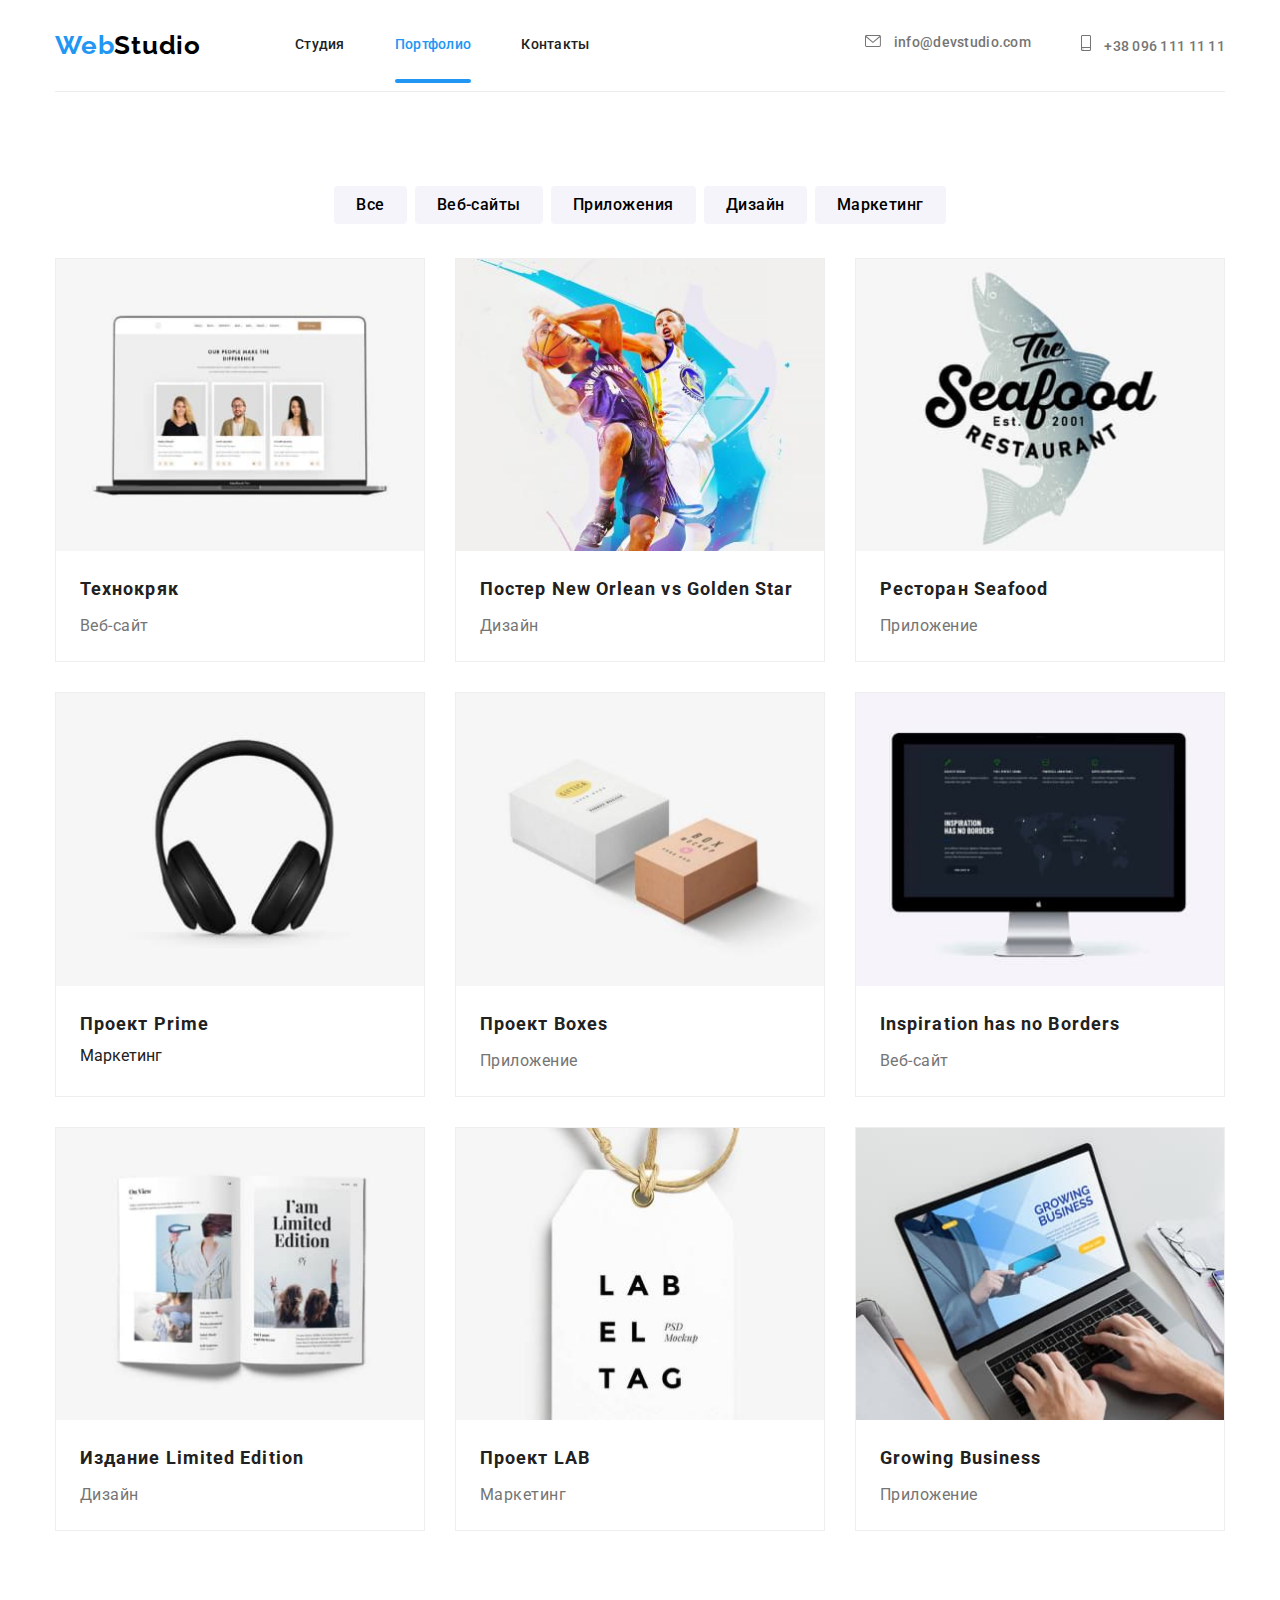
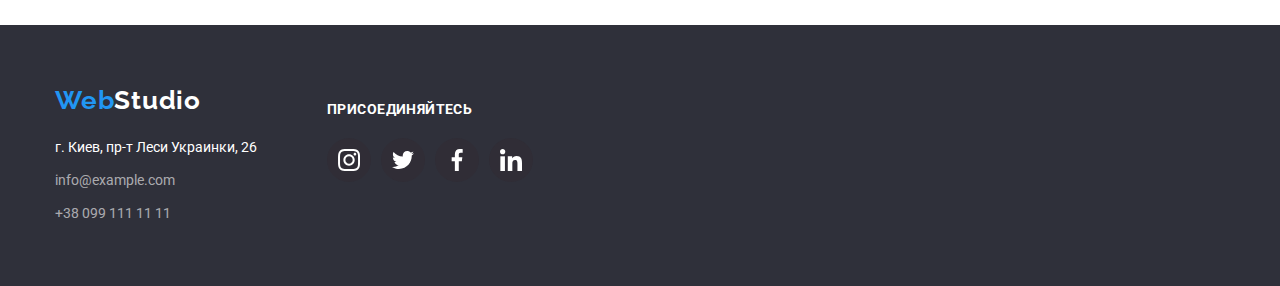
==== portfolio.html @ 04c9d505 "create" ====
<!DOCTYPE html>
<html lang="ru">
<head>
    <meta charset="UTF-8">
    <meta http-equiv="X-UA-Compatible" content="IE=edge">
    <meta name="viewport" content="width=device-width, initial-scale=1.0">
    <title>WebStudio</title>
    <link rel="preconnect" href="https://fonts.googleapis.com"/>
    <link rel="preconnect" href="https://fonts.gstatic.com" crossorigin/>
    <link href="https://fonts.googleapis.com/css2?family=Raleway:wght@700&family=Roboto:wght@400;500;700;900&display=swap" rel="stylesheet"/>
    <link rel="libraries" href="https://cdnjs.com/libraries/modern-normalize"/>
    <link rel="stylesheet" href="./css/styles.css"/>
</head>
<body>
    <!--Шапка сайта-->
    <header>
        <div class="container header-container">
            <nav class="site-nav nav-content">
                <a href="./index.html" class="link logo-header"><span class="logo-accent">Web</span>Studio</a>
                <div class="header-nav">
                    <ul class="site-nav list">
                        <li class="list-item"><a href="./index.html" class="link header-link">Студия</a></li>
                        <li class="list-item"><a href="" class="link header-link current">Портфолио</a></li>   
                        <li class="list-item"><a href="" class="link header-link">Контакты</a></li>    
                    </ul>
                </div>
                <div class="header-connect">
                    <ul class="auth-nav list">
                        <li class="item">
                            <div class="auth-link-container">
                                <a href="mailto:info@devstudio.com" class="link auth-nav">
                                    <svg class="auth-nav-icon" width="16" height="12">
                                        <use href="./images/symbol-defs.svg#icon-envelope"></use>
                                    </svg>
                                info@devstudio.com</a>
                            </div>
                            </li>
                        <li class="item">
                            <div class="auth-link-container">
                                <a href="tel:+380961111111" class="link auth-nav">
                                    <svg class="auth-nav-icon" width="10" height="16">
                                        <use href="./images/symbol-defs.svg#icon-smartphone"></use>
                                    </svg>
                                +38 096 111 11 11</a>
                            </div>
                        </li>
                    </ul>
                </div>
            </nav>
        </div>      
    </header>
    <main>
        <!--Портфолио проектов-->
        <section>
            <div class="container portfolio-container">
                <div class="button-container">
                    <h1 class="visually-hidden">Портфолио проектов</h1>
                    <!--Фильтр проектов-->
                    <div class="button-list">
                        <ul class="list "projects-button">
                            <li class="button-item"><button type="button" class="portfolio-button">Все</button></li> 
                            <li class="button-item"><button type="button" class="portfolio-button">Веб-сайты</button></li>
                            <li class="button-item"><button type="button" class="portfolio-button">Приложения</button></li>
                            <li class="button-item"><button type="button" class="portfolio-button">Дизайн</button></li>
                            <li class="button-item"><button type="button" class="portfolio-button">Маркетинг</button></li>
                        </ul>
                    </div>
                </div>
                <!--Проекты-->
                <div class="card-container">
                    <ul class="list card-set">
                        <li class="card-item">
                            <a href="" class="link">
                                <div class="card-thumb">
                                    <div class="card-item-wrap">
                                        <img src="./images/image1.jpg" alt="Страница вебсайта открытая на ноутбуке" width="370" height="294"></a>
                                        <p class="card-top-text">Технокряк это современная площадка распространения коронавируса. Компании используют эту платформу для цифрового шпионажа и атак на защищённые сервера конкурентов.</p>
                                    </div>
                                </div>
                                <div class="card-contents">               
                                    <h2 class="projects-title">Технокряк</h2>
                                    <p class="projects-text">Веб-сайт</p>
                                </div>
                            </a> 
                        </li>
                        <li class="card-item">
                            <a href="" class="link">
                                <div class="card-thumb">
                                    <div class="card-item-wrap">
                                        <img src="./images/image2.jpg" alt="Баскетболисты борятся за мяч" width="370" height="294">
                                        <p class="card-top-text">Технокряк это современная площадка распространения коронавируса. Компании используют эту платформу для цифрового шпионажа и атак на защищённые сервера конкурентов.</p>
                                    </div>
                                </div>
                                <div class="card-contents">
                                    <h2 class="projects-title">Постер New Orlean vs Golden Star</h2>
                                    <p class="projects-text">Дизайн</p>
                                </div>
                            </a>
                        </li>
                        <li class="card-item">
                            <a href="" class="link">
                                <div class="card-thumb">
                                    <div class="card-item-wrap">
                                        <img src="./images/image3.jpg" alt="Логотип ресторана Сиафуд" width="370" height="294">
                                        <p class="card-top-text">Технокряк это современная площадка распространения коронавируса. Компании используют эту платформу для цифрового шпионажа и атак на защищённые сервера конкурентов.</p>
                                    </div>
                                </div>
                                <div class="card-contents">
                                    <h2 class="projects-title">Ресторан Seafood</h2>
                                    <p class="projects-text">Приложение</p>
                                </div>
                            </a>
                        </li>
                        <li class="card-item">
                            <a href="" class="link">
                                <div class="card-thumb">
                                    <div class="card-item-wrap">
                                        <img src="./images/image4.jpg" alt="Беспроводные наушникм" width="370" height="294">                 
                                        <p class="card-top-text">Технокряк это современная площадка распространения коронавируса. Компании используют эту платформу для цифрового шпионажа и атак на защищённые сервера конкурентов.</p>
                                    </div>
                                </div>
                                <div class="card-contents">
                                    <h2 class="projects-title">Проект Prime</h2>
                                    <pclass="projects-text">Маркетинг</p>
                                </div>
                            </a>
                        </li>
                        <li class="card-item">
                            <a href="" class="link">
                                <div class="card-thumb">
                                    <div class="card-item-wrap">
                                        <img src="./images/image5.jpg" alt="Две коробки. Большая и малая стоят рядом" width="370" height="294">
                                        <p class="card-top-text">Технокряк это современная площадка распространения коронавируса. Компании используют эту платформу для цифрового шпионажа и атак на защищённые сервера конкурентов.</p>
                                </div>
                                </div>
                                <div class="card-contents">
                                    <h2 class="projects-title">Проект Boxes</h2>
                                    <p class="projects-text">Приложение</p>
                                </div>
                            </a>
                        </li>
                        <li class="card-item">
                            <a href="" class="link">
                                <div class="card-thumb">
                                    <div class="card-item-wrap">
                                        <img src="./images/image6.jpg" alt="Страница вебсайта открытая на мониторе" width="370" height="294">
                                        <p class="card-top-text">Технокряк это современная площадка распространения коронавируса. Компании используют эту платформу для цифрового шпионажа и атак на защищённые сервера конкурентов.</p>
                                    </div>
                                </div>
                                <div class="card-contents">
                                    <h2 class="projects-title">Inspiration has no Borders</h2>
                                    <p class="projects-text">Веб-сайт</p>
                                </div>
                            </a>
                        </li>
                        <li class="card-item">
                            <a href="" class="link">
                                <div class="card-thumb">
                                    <div class="card-item-wrap">
                                        <img src="./images/image7.jpg" alt=" Открытая книга" width="370" height="294">                 
                                        <p class="card-top-text">Технокряк это современная площадка распространения коронавируса. Компании используют эту платформу для цифрового шпионажа и атак на защищённые сервера конкурентов.</p>
                                </div>
                                </div>
                                <div class="card-contents">
                                    <h2 class="projects-title">Издание Limited Edition</h2>
                                    <p class="projects-text">Дизайн</p>
                                </div>
                            </a>
                        </li>
                        <li class="card-item">
                            <a href="" class="link">
                                <div class="card-thumb">
                                    <div class="card-item-wrap">
                                        <img src="./images/image8.jpg" alt="Постер в виде бирки" width="370" height="294">
                                        <p class="card-top-text">Технокряк это современная площадка распространения коронавируса. Компании используют эту платформу для цифрового шпионажа и атак на защищённые сервера конкурентов.</p>
                                </div>
                                </div>
                                <div class="card-contents">
                                    <h2 class="projects-title">Проект LAB</h2>
                                    <p class="projects-text">Маркетинг</p>
                                </div>
                            </a>
                        </li>
                        <li class="card-item">
                            <a href="" class="link">
                                <div class="card-thumb">
                                    <div class="card-item-wrap">
                                        <img src="./images/image9.jpg" alt="Мужчина работает на ноутбуке" width="370" height="294">
                                        <p class="card-top-text">Технокряк это современная площадка распространения коронавируса. Компании используют эту платформу для цифрового шпионажа и атак на защищённые сервера конкурентов.</p>
                                    </div>
                                </div>
                                <div class="card-contents">
                                    <h2 class="projects-title">Growing Business</h2>
                                    <p class="projects-text">Приложение</p>
                                </div>
                            </a>
                        </li>
                    </ul>
            </div>
        </section>
    </main>
    <!--Подвал-->
    <footer>
        <section class="footer-contacts">
            <div class="container footer-box">
        <!--О нас-->
                <div class="contacts-box">
                    <div class="address">
                <!--Логотип-->
                        <div class="logo-type">
                            <a href="./index.html" class="link logo-footer"><span class="logo-accent">Web</span>Studio</a>
                        </div>
                <!--Контакты-->
                        <address class="contacts-address">
                            <ul class="contacts-list list">
                                <li class="contacts-item">
                                    <a href="https://goo.gl/maps/5R7yiULMFGfqJ35z7" class="link contacts-link address-link">г. Киев, пр-т Леси Украинки, 26</a>
                                </li>
                                <li class="contacts-item"> 
                                    <a href="mailto:info@example.com" class="link contacts-link">info@example.com</a>
                                </li>
                                <li class="contacts-item">
                                    <a href="tel:+380991111111" class="link contacts-link">+38 099 111 11 11</a>
                                </li>
                            </ul>
                        </address>
                    </div>
                </div>
        <!--Присоединяйся-->
                <div class="footer-social-contacts">
                    <h2 class="footer-title">Присоединяйтесь</h2>
                    <ul class="list social-list">
                        <li class="social-item">
                            <div>
                                <a href="" class="social-link circle">
                                    <svg class="social-icon" width="22" height="22">
                                        <use href="./images/symbol-defs.svg#icon-instagram"></use>
                                    </svg>
                                </a>
                            </div>
                        </li>
                        <li class="social-item">
                            <div>
                                <a href="" class="social-link circle">
                                    <svg class="social-icon" width="22" height="22">
                                        <use href="./images/symbol-defs.svg#icon-twitter"></use>
                                    </svg>
                                </a>
                            </div>
                        </li>
                        <li class="social-item">
                            <div>
                                <a href="" class="social-link circle">
                                    <svg class="social-icon" width="22" height="22">
                                        <use href="./images/symbol-defs.svg#icon-facebook"></use>
                                    </svg>
                                </a>
                            </div>
                        </li>
                        <li class="social-item">
                            <div>
                                <a href="" class="social-link circle">
                                    <svg class="social-icon" width="22" height="22">
                                        <use href="./images/symbol-defs.svg#icon-linkedin"></use>
                                    </svg>
                                </a>
                            </div>
                        </li>
                    </ul>
                </div>
            </div>    
        </section>
    </footer>    
</body>
</html>
---- css/styles.css ----
/*Палитра сайта*/
/*Цвет основного текста заголовков #212121 */
/*Вторичный цвет текста #757575 */
/*Цвет контактов rgba(255, 255, 255, 0.6) */
/* Цвет логотипа в хедере #000000 */
/*Белый цвет #FFFFFF */
/*Цвет акцента #2196F3 */
/*Цвет кнопки при наведении #188CE8 */
/*Цвет фона #2F303A #E5E5E5  #FFFFFF */
/*Цвет рамки кнопок фильтра #F5F4FA */
/*Цвет рамки картинок в Портфолио #CCCCCC */

:root {
    --primary-text-color: #757575;
    --title-text-color: #212121;
    --accent-color: #2196F3;
    --primary-white-color: #ffffff;
    --accent-background-color: #2F303A;
    --contacts-color: rgba(255, 255, 255, 0.6);
    --background-features-color: #E5E5E5;
    --black-color: #000000;
    --accent-button: #188CE8;
    --button-color: #F5F4FA;
}
html {
    box-sizing: border-box;
}

*,
*::after,
*::before {
    box-sizing: inherit;
}

p, h1, h2, h3, h4 {
    margin: 0;
}

ul {
    margin: 0;
    padding: 0;
}

img {
    display: block;
    max-width: 100%;
    height: auto;
}

button {
    border: none;
}

body {
    font-family: "Roboto", sans-serif;
    color: var(--title-text-color);
    margin: 0;
    background-color: var(--primary-white-color);
}

.container {
    max-width: 1200px;
    margin: 0 auto;
    padding: 0 15px;
}

.list {
    list-style: none;
}

.link {
    text-decoration: none;
    color: inherit;
    border: 0;
    transition:  background-color 250ms cubic-bezier(0.4, 0, 0.2, 1), color 250ms cubic-bezier(0.4, 0, 0.2, 1);
}

/*шапка сайта*/
.header-container .nav-content {
    display: flex;
    padding-bottom: 0;
    padding-top: 0;
    align-items: center;
    background-color: var(--primary-white-color);
    border-bottom: 1px solid #ECECEC;
}

.header-nav .site-nav {
    display: flex;
}

.header-nav {
    margin-left: 94px;
}

.header-connect .auth-nav {
    display: flex;
}

.header-connect {
    margin-left: auto;
}

.site-nav .list-item {
    margin-right: 50px;
}

.site-nav .list-item:last-child {
    margin-right: 0;
}

.site-nav .link {
    display: block;
    padding-top: 30px;
    padding-bottom: 30px;
    font-style: normal;
    font-weight: 500;
    font-size: 14px;
    line-height: 1.14;
    letter-spacing: 0.02em;
}

.site-nav .link:hover,
.site-nav .link:focus {
    color: var(--accent-color);
}

.logo-accent {
    margin-left: 0;
    font-family: "Raleway", sans-serif;
    font-style: normal;
    font-weight: 700;
    font-size: 26px;
    line-height:  1.19;
    letter-spacing: 0.03em;
    color: var(--accent-color);
}

.site-nav .logo-header {
    margin-left: 0;
    font-family: "Raleway", sans-serif;
    font-style: normal;
    font-weight: 700;
    font-size: 26px;
    line-height: 1.19;
    letter-spacing: 0.03em;
    color: var(--black-color);
}

.site-nav .link.current {
    color: var(--accent-color);
}

.header-link {
    position: relative;
}

/*Элемент-подчеркивание под активной ссылкой*/
.header-link.current::after {
    content: "";
    width: 100%;
    height: 4px;
    background-color: var(--accent-color);
    position: absolute;
    display: block;
    bottom: 0;
    left: 0;
    border-radius: 2px;
}

.auth-nav {
    font-style: 700;
    font-weight: 500;
    font-size: 14px;
    line-height: 1.14;
    letter-spacing: 0.02em;
    color: var(--primary-text-color);
}

.auth-nav .item + .item {
    margin-left: 50px;
}

/*Иконки в хедере*/
.auth-link-container {
    display: flex;
    align-items: center;
}

.auth-nav-icon {
    margin-right: 10px;
    fill: currentColor;
}

/*Main*/
/*Баннер*/
.hero {
    background-color: var(--accent-background-color);
    text-align: center;
}
/*Фон на герое*/
.overlay {
    max-width: 1600px;
    min-height: 600px;
    margin-left: auto;
    margin-right: auto;
    background-image: linear-gradient(to right, rgba(47, 48, 58, 0.4), rgba(47, 48, 58, 0.4)),
url(../images/hero.jpg);
    background-repeat: no-repeat;
    background-position: center;
    background-size: cover;
}

.hero-container {
    padding-top: 200px;
    padding-bottom: 200px;
}

.hero .title {
    font-weight: 900;
    font-size: 44px;
    line-height: 1.36;
    letter-spacing: 0.06em;
    text-transform: uppercase;
    color: var(--primary-white-color);
    margin-bottom: 30px;
}

.hero .button {
    min-width: 200px;
    font-family: inherit;
    font-weight: 700;
    font-size: 16px;
    line-height: 1.88;
    align-items: center;
    letter-spacing: 0.06em;
    background-color: var(--accent-color);
    color: var(--primary-white-color);
    cursor: pointer;
    padding: 10px 32px;
    box-shadow: 0px 4px 4px rgba(0, 0, 0, 0.15);
    border-radius: 4px;
    transition:  background-color 250ms cubic-bezier(0.4, 0, 0.2, 1), color 250ms cubic-bezier(0.4, 0, 0.2, 1), box-shadow 250ms cubic-bezier(0.4, 0, 0.2, 1);
}

.hero .button:hover,
.hero .button:focus {
    background-color: var(--accent-button);
}

/*Заголовки секций*/
.section-title {
    font-size: 36px;
    line-height: 1.17;
    text-align: center;
    letter-spacing: 0.03em;
    margin-bottom: 50px;
}

.visually-hidden {
    position: absolute;
    white-space: nowrap;
    width: 1px;
    height: 1px;
    overflow: hidden;
    border: 0;
    padding: 0;
    clip: rect(0 0 0 0);
    clip-path: inset(50%);
    margin: -1px;
}

/*Особенности*/
.features-container {
    padding-top: 94px;
    padding-bottom: 94px;
}

.features-list ul {
    width: 100%;
    display: flex;
    margin-right: -30px;
    padding: 0;
}

.feature-item {
    min-width: 270px;
    flex-basis: calc((100% / 4) - 30px);
    margin-right: 30px;
}

.feature-icon {
    display: flex;
    align-items: center;
    justify-content: center;
    padding: 0;
    margin-bottom: 55px;
    background-color: var(--button-color);
    border-radius: 4px;
}

.list-title {
    margin-bottom: 10px;
    font-size: 14px;
    line-height: 1.14;
    letter-spacing: 0.03em;
    text-transform: uppercase;
}
.list-text {
    font-size: 14px;
    line-height: 1.71;
    letter-spacing: 0.03em;
    color: var(--primary-text-color);
}

/*Чем мы занимаемся*/
.work-container {
    padding-bottom: 94px;
}

.work-list ul {
    display: flex; 
    margin-right: -30px;
    padding: 0;
}
.work-item {
    max-width: 370px;
    flex-basis: calc((100% / 3) - 30px);
    margin-right: 30px;
    position: relative;
}

.label-text {
    width: 100%;
    height: 70px;
    position: absolute;
    bottom: 0;
    left: 0;
    display: flex;
    justify-content: center;
    align-items: center;
    font-weight: 700;
    font-size: 14px;
    line-height: 1.14;
    letter-spacing: 0.03em;
    text-transform: uppercase;
    background-color: rgba(47, 48, 58, 0.8);
    color: #FFFFFF;
}

/*Наша команда*/
.team {
    background-color: var(--button-color);
}

.team-container {
    padding-top: 94px;
    padding-bottom: 94px;
}

.team-list  ul {
    display: flex;
    margin-right: -30px;
    padding: 0;
}

.team-thumb {
    display: block;
    margin-bottom: 30px;
}

.team-item {
    max-width: 270px;
    flex-basis: calc((100% / 4) - 30px);
    margin-right: 30px;
    background-color: var(--primary-white-color);
}

.team-list .team-item {
    box-shadow: 0px 1px 3px rgba(0, 0, 0, 0.12), 0px 1px 1px rgba(0, 0, 0, 0.14), 0px 2px 1px rgba(0, 0, 0, 0.2);
    border-radius: 0px 0px 4px 4px;
}

.card-title {
    margin-bottom: 10px;
    font-weight: 500;
    font-size: 16px;
    line-height: 1.19;
    text-align: center;
    letter-spacing: 0.03em;
}

.card-text {
    margin-bottom: 16px;
    font-size: 16px;
    line-height: 1.19;
    text-align: center;
    letter-spacing: 0.03em;
    color: var(--primary-text-color);
}

/*Иконки соцсетей*/
.team-list .social-list {
    margin-right: 0;
    margin-bottom: 30px;
}

.social-list {
    width: 100%;
    display: flex;
    align-items: center;
    justify-content: center;
}

.social-item + .social-item {
    margin-left: 10px;
}

.social-link {
    width: 100%;
    height: 100%;
    display: flex;
    align-items: center;
    justify-content: center;
    transition:  background-color 250ms cubic-bezier(0.4, 0, 0.2, 1), color 250ms cubic-bezier(0.4, 0, 0.2, 1);
}

.team-list .social-icon {
    fill: #AFB1B8;
}
.circle {
    background-color: var(--primary-white-color);
    min-width: 44px;
    height: 44px;
    border-radius: 50%;
    display: flex;
    align-items: center;
    justify-content: center;
}

/*Иконки соцсетей в футере*/

.footer-social-contacts .circle {
    background-color: rgba(58, 16, 16, 0.1);
}
.footer-social-contacts .social-icon {
    fill: var(--primary-white-color);
}

/*Иконки при наведении*/
.social-link:hover,
.social-link:focus {
    background-color: var(--accent-color);
    
}

.circle:hover .social-icon,
.circle:focus .social-icon {
    fill: var(--primary-white-color);
}

/*Постоянные клиенты*/
.clients-container {
    padding-top: 94px;
    padding-bottom: 94px;
}

.clients-list ul {
    width: 100%;
    display: flex;
    margin-right: -30px;
    padding: 0;
}

.client-thumb .client-link {
    display: flex;
    align-items: center;
    justify-content: center;
    flex-basis: calc((100% / 6) - 30px);
    min-width: 170px;
    height: 92px;
    margin-right: 30px;
    box-sizing: border-box;
    color: #AFB1B8;
    border: 1px solid #AFB1B8;
    border-radius: 4px;
}

.client-icon {
    fill: #AFB1B8;
}

.client-link:hover .client-icon,
.client-link:focus .client-icon {
    fill: var(--accent-color);
}

.client-link:hover,
.client-link:focus {
    border: 1px solid var(--accent-color);
}

/*Подвал*/
.footer-box {
    display: flex;
    flex-wrap: wrap;
    align-items: center;
    justify-content: flex-start;
}

.footer-contacts {
    background-color: var(--accent-background-color);
    margin-top: 0;
    margin-bottom: 0;
}

.address {
    padding-top: 60px;
    padding-bottom: 60px;
}

.logo-type {
    margin-bottom: 20px;
}

.logo-footer {
    font-family: "Raleway", sans-serif;
    font-style: normal;
    font-weight: 700;
    font-size: 26px;
    line-height: 1.19;
    letter-spacing: 0.03em;
    color: var(--primary-white-color); 
}

.logo-footer:hover,
.logo-footer:focus {
    color: var(--accent-color); 
}

.contacts-link {
    font-style: normal;
    font-weight: 400;
    font-size: 14px;
    line-height: 1.71;
    color: var(--contacts-color);
}

.address-link {
    color: var(--primary-white-color);
}

.contacts-link:hover,
.contacts-link:focus {
    color: var(--accent-color);
}

.contacts-item {
    margin-bottom: 9px;
}

.contacts-item:last-child {
    margin-bottom: 0;
}

/*Присоединяйтесь*/
.footer-social-contacts {
    margin: 72px 0 100px 70px;
    padding: 0;
}

.footer-title {
font-style: normal;
font-weight: 700;
font-size: 14px;
line-height: 1.14;
letter-spacing: 0.03em;
text-transform: uppercase;
color: var(--primary-white-color);
margin-bottom: 20px;
}

/*Портфолио*/
.portfolio-container {
    background-color: var(--primary-white-color);
}

.button-container {
    margin: 0;
    padding-top: 94px;
    padding-bottom: 34px;
}

.card-container {
    margin: 0;
    padding-bottom: 94px;
}

.button-list ul {
    display: flex;
    justify-content: center;
}

.projects .link:hover,
.projects .link:focus {
    color: var(--accent-color);
}

.portfolio-button {
    padding: 6px 22px;
    font-family: inherit;
    font-style: normal;
    font-weight: 500;
    font-size: 16px;
    line-height: 1.63;
    text-align: center;
    letter-spacing: 0.03em;
    background-color: var(--button-color);
    cursor: pointer;
    border-radius: 4px;
    transition:  background-color 250ms cubic-bezier(0.4, 0, 0.2, 1), color 250ms cubic-bezier(0.4, 0, 0.2, 1), box-shadow 250ms cubic-bezier(0.4, 0, 0.2, 1);
}

.button-item {
    margin-right: 8px;
}

.button-item:last-child {
    margin-right: 0;
}

.portfolio-button:hover,
.portfolio-button:focus {
    background-color: var(--accent-color);
    color: var(--primary-white-color);
    box-shadow: 0px 3px 1px rgba(0, 0, 0, 0.1), 0px 1px 2px rgba(0, 0, 0, 0.08), 0px 2px 2px rgba(0, 0, 0, 0.12);
    border-radius: 4px;
}

.portfolio-container .card-set {
    display: flex;
    flex-wrap: wrap;
    margin-right: -30px;
    margin-bottom: -30px;
    padding: 0;
    background-color: var(--primary-white-color);
}  

.card-thumb {
    display: block;
}

.card-set .card-item:hover,
.card-set .card-item:focus {
    box-shadow: 0px 1px 1px rgba(0, 0, 0, 0.12), 0px 4px 4px rgba(0, 0, 0, 0.06), 1px 4px 6px rgba(0, 0, 0, 0.16);
}

.card-item {
    max-width: 370px;
    flex-basis: calc((100% / 3) - 30px);
    margin-right: 30px;
    margin-bottom: 30px;
    background: var(--primary-white-color);
    border: 1px solid #EEEEEE;
}

.card-item-wrap {
    position: relative;
    overflow: hidden;
}

.card-top-text {
    position: absolute;
    top: 0;
    left: 0;
    background-color: rgba(33, 150, 243, 0.9);
    padding: 40px;
    color: var(--primary-white-color);
    font-weight: 400;
    font-size: 18px;
    line-height: 1.56;
    letter-spacing: 0.03em;
    height: 100%;
    overflow: auto;
    transform: translateY(101%);
    transition: transform 300ms linear;
}

.card-item:hover .card-top-text {
    transform: translateY(0);
    transition: transform 300ms linear;
}

.card-contents {
    padding: 20px 24px;
}

.projects-title {
    margin-bottom: 4px;
    font-style: normal;
    font-weight: 700;
    font-size: 18px;
    line-height: 2.0;
    letter-spacing: 0.06em;
}

.projects-text {
    font-style: normal;
    font-size: 16px;
    line-height: 1.88;
    letter-spacing: 0.03em;
    color: var(--primary-text-color);
}

/*Модальное окно*/
.backdrop {
    width: 100vw;
    height: 100vh;
    background-color: rgba(0, 0, 0, 0.2);
    position: fixed;
    top: 0;
    transition: opacity 1000ms, visibility 1000ms;
}

.modal {
    width: 500px;
    min-height: 600px;
    background-color: var(--primary-white-color);
    position: absolute;
    top: 50%;
    left: 50%;
    transform: translate(-50%, -50%) scale(1) rotate(0);
    transition: transform 1000ms;
}

.modal-close {
    width: 30px;
    height: 30px;
    background-color: transparent;
    border: 1px solid rgba(0, 0, 0, 0.1);
    border-radius: 50%;
    position: absolute;
    top: 10px;
    right: 10px;
    display: flex;
    justify-content: center;
    align-items: center;
}

.is-hidden {
    visibility: hidden;
    opacity: 0;
    pointer-events: none;
}

.is-hidden .modal {
    transform: scale(1.5) rotate(180deg) translate(-1000px);
    transition: transform 1000ms;
}
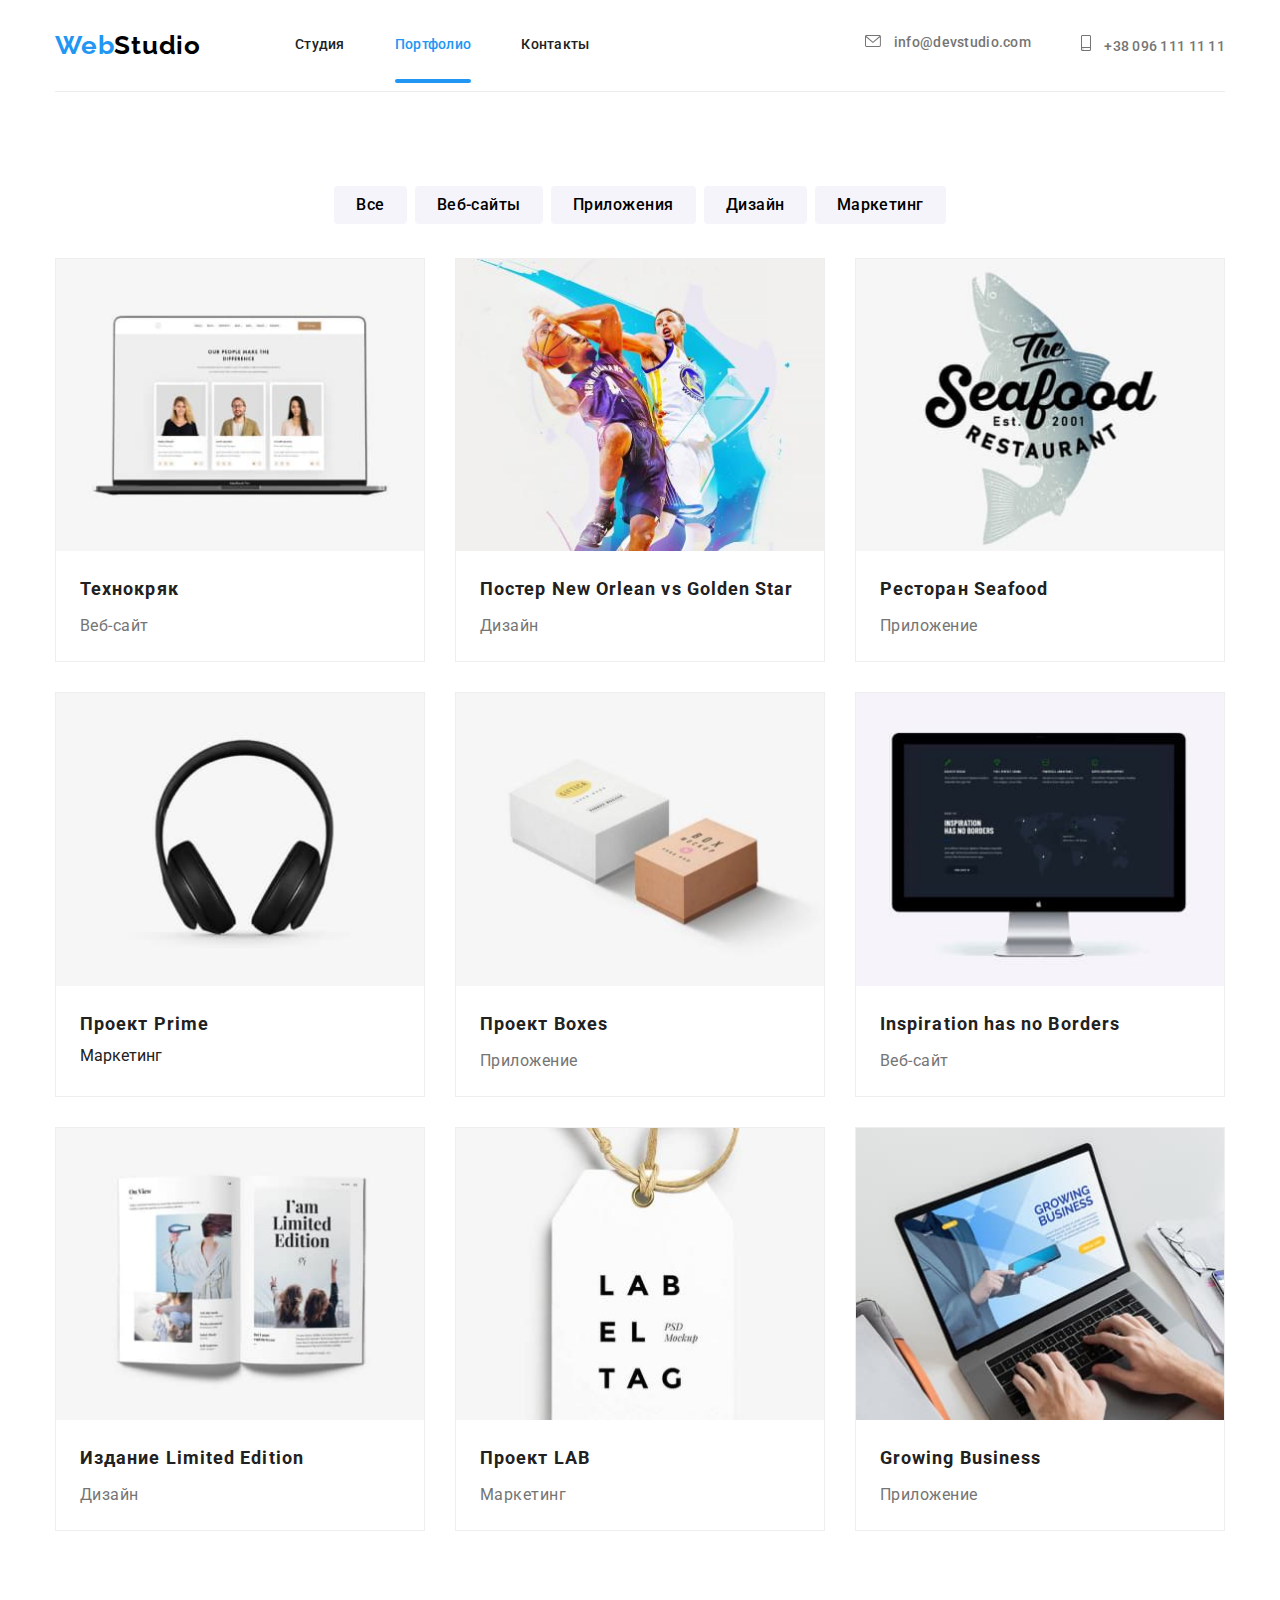
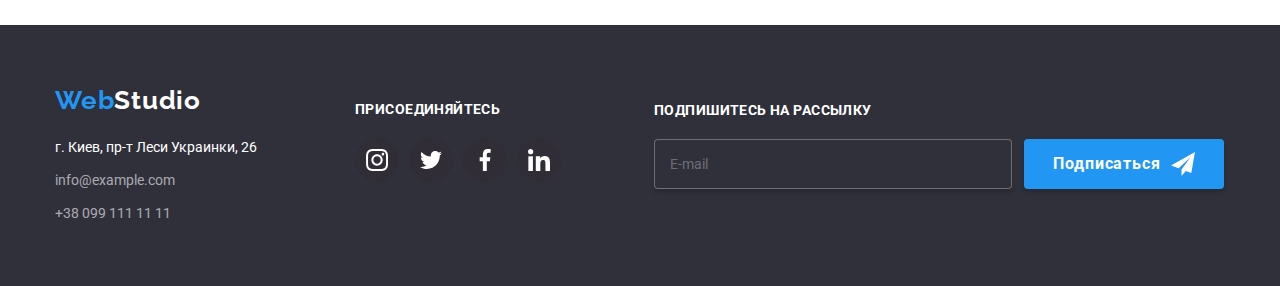
==== commit 24ead9c9: "modal window" ====
--- a/portfolio.html
+++ b/portfolio.html
@@ -268,6 +268,27 @@
                         </li>
                     </ul>
                 </div>
+                <!--Подписывайся на рассылку-->
+                <div class="subscribe-form">
+                    <form class="footer-form">
+                        <div class="footer-form-field">
+                            <div class="footer-email-input">
+                                <label class="footer-form-label">
+                                    <span class="footer-label-text">Подпишитесь на рассылку</span>
+                                    <input type="email" class="footer-form-input" name="mail" placeholder="E-mail">
+                                </label>
+                            </div>
+                            <button class="footer-button" type="submit">
+                                <div class="footer-button-box">
+                                    <span class="input-button-text">Подписаться</span>
+                                    <svg class="subscribe-icon" width="24" height="24">
+                                        <use href="./images/symbol-defs.svg#icon-send"></use>
+                                    </svg>
+                                </div>
+                            </button>
+                        </div>
+                    </form>
+                </div>
             </div>    
         </section>
     </footer>    
--- a/css/styles.css
+++ b/css/styles.css
@@ -565,20 +565,122 @@
 
 /*Присоединяйтесь*/
 .footer-social-contacts {
-    margin: 72px 0 100px 70px;
+    margin: 72px 0 100px 98px;
     padding: 0;
 }
 
 .footer-title {
-font-style: normal;
-font-weight: 700;
-font-size: 14px;
-line-height: 1.14;
-letter-spacing: 0.03em;
-text-transform: uppercase;
-color: var(--primary-white-color);
-margin-bottom: 20px;
-}
+    font-style: normal;
+    font-weight: 700;
+    font-size: 14px;
+    line-height: 1.14;
+    letter-spacing: 0.03em;
+    text-transform: uppercase;
+    color: var(--primary-white-color);
+    margin-bottom: 20px;
+}
+
+/*Подпишитесь на рассылку*/
+.footer-form {
+    margin: 72px 0 94px 93px;
+    padding: 0;
+}
+
+.footer-form-field {
+    padding: 0;
+    display: flex;
+    flex-wrap: wrap;
+    justify-content: space-between;
+}
+
+.footer-email-input {
+    width: 358px;
+    min-height: 86px;
+    display: flex;
+    align-items: center;
+}
+
+.footer-label-text {
+    font-style: normal;
+    font-weight: 700;
+    font-size: 14px;
+    line-height: 1.14;
+    letter-spacing: 0.03em;
+    text-transform: uppercase;
+    color: var(--primary-white-color);
+    margin-bottom: 20px;
+}
+
+.footer-form-input {
+    width: 100%;
+    height: 50px;
+    padding: 15px;
+    margin-top: 20px;
+    border: 1px solid rgba(255, 255, 255, 0.3);
+    border-radius: 4px;
+    font-family: inherit;
+    font-size: 14px;
+    background-color: var(--accent-background-color);
+    color: var(--primary-white-color);
+    outline: none;
+    box-shadow: 0px 4px 4px rgba(0, 0, 0, 0.15);
+}
+
+.footer-form-input::placeholder {
+    color: rgba(255, 255, 255, 0.6);
+}
+
+.footer-button {
+    display: block;
+    justify-content: center;
+    align-items: center;
+    font-family: inherit;
+    font-style: normal;
+    font-weight: 700;
+    font-size: 16px;
+    line-height: 1.88;
+    letter-spacing: 0.06em;
+    background-color: var(--accent-color);
+    color: var(--primary-white-color);
+    min-width: 200px;
+    border: none;
+    border-radius: 4px;
+    cursor: pointer;
+    margin-left: 12px;
+    margin-top: 39px;
+    box-shadow: 0px 4px 4px rgba(0, 0, 0, 0.15);
+    transition:  background-color 250ms cubic-bezier(0.4, 0, 0.2, 1), color 250ms cubic-bezier(0.4, 0, 0.2, 1), box-shadow 250ms cubic-bezier(0.4, 0, 0.2, 1);
+}
+
+.footer-button:hover,
+.footer-button:focus {
+    background-color: var(--accent-button);
+}
+
+.footer-button-box {
+    width: 100%;
+    display: flex;
+    flex-wrap: wrap;
+    justify-content: center;
+    align-items: center;
+}
+
+.input-button-text {
+    margin-right: 10px;
+}
+
+.subscribe-icon {
+    fill: var(--primary-white-color);
+}
+
+.footer-form-input::placeholder {
+    font-weight: 400;
+    color: rgba(255, 255, 255, 0.6);
+    opacity: 0.5;
+}
+
+/*.footer-form-input:not::placeholder-shown {
+    border-color: ;*/
 
 /*Портфолио*/
 .portfolio-container {
@@ -723,28 +825,204 @@
 }
 
 .modal {
-    width: 500px;
+    width: 530px;
     min-height: 600px;
     background-color: var(--primary-white-color);
+    box-shadow: 0px 1px 3px rgba(0, 0, 0, 0.12), 0px 1px 1px rgba(0, 0, 0, 0.14), 0px 2px 1px rgba(0, 0, 0, 0.2);
+    border-radius: 4px;
     position: absolute;
+    padding: 40px;
     top: 50%;
     left: 50%;
     transform: translate(-50%, -50%) scale(1) rotate(0);
     transition: transform 1000ms;
 }
 
-.modal-close {
+.close-field {
+    width: 100%;
+    position: relative;
+    margin-top: 8px;
+    margin-right: 8px;
+    margin-bottom: 2px;
+}
+
+.modal-close-circle {
+    position: absolute;
     width: 30px;
     height: 30px;
     background-color: transparent;
     border: 1px solid rgba(0, 0, 0, 0.1);
     border-radius: 50%;
     position: absolute;
-    top: 10px;
-    right: 10px;
+    top: 14px;
+    right: 14px;
+    top: 50%;
+    left: 12px;
+    fill: var(--title-text-color);
+    transform: translateY(-50%);
+}
+
+.modal-form {
+    width: 100%;
+}
+
+.modal-text {
+    font-style: normal;
+    font-weight: 700;
+    font-size: 20px;
+    line-height: 1.15;
+    letter-spacing: 0.03em;
+    color: var(--title-text-color);
+    margin-bottom: 12px;
+    }
+
+.modal-inputs {
+    width: 100%;
+}
+
+.modal-form-field {
+position: relative;
+margin-bottom: 10px;
+}
+
+.form-label {
+    display: block;
+    font-style: normal;
+    font-weight: 400;
+    font-size: 12px;
+    line-height: 1.17;
+    letter-spacing: 0.01em;
+    color: var(--primary-text-color);
+    margin-bottom: 4px;
+}
+
+.form-input {
+    width: 100%;
+    height: 40px;
+    margin: 0;
+    padding: 12px 12px 12px 42px;
+    font: inherit;
+    border: 1px solid rgba(33, 33, 33, 0.2);
+    box-sizing: border-box;
+    border-radius: 4px;
+}
+
+.form-input:focus {
+    outline: none;
+    border: 1px solid var(--accent-color);
+}
+
+.modal-form-icon {
+    position: absolute;
+    top: 65%;
+    left: 12px;
+    fill: var(--title-text-color);
+    transform: translateY(-50%);
+}
+
+.form-input:focus + .modal-form-icon {
+    fill: var(--accent-color);
+}
+
+.comment-form {
+    margin-bottom: 20px;
+}
+
+.form-input-comment {
+    min-height: 120px;
+    margin: 0;
+    padding: 12px 16px;
+    resize: none;
+}
+
+.form-input-comment::placeholder {
+    font-style: normal;
+    font-weight: 400;
+    font-size: 14px;
+    line-height: 1.14;
+    letter-spacing: 0.01em;
+    color: rgba(117, 117, 117, 0.5);
+}
+
+.checkbox {
+    display: inline-block;
+    padding-left: 10px;
+    margin-bottom: 30px;
+}
+
+.checkbox-input {
+    width: 16px;
+    height: 15px;
+    margin: 0;
+    padding: 0;
+    border: 1px solid rgba(33, 33, 33, 0.2);
+    box-sizing: border-box;
+    border-radius: 2px;
+    position: relative;
+    -webkit-appearance: none;
+    -moz-appearance: none;
+    appearance: none;
+}
+
+.checkbox-icon {
+    display: inline-block;
+    width: 16px;
+    height: 15px;
+    border: 1px solid var(--title-text-color);
+    border-radius: 2px;
+    margin-right: 7px;
+}
+
+.checkbox:checked + .checkbox-icon {
+    position: absolute;
+    background-color: var(--accent-color);
+    border-color: var(--accent-color);
+    background-image: url('../images/pointer.svg');
+    background-size: contain;
+    background-origin: border-box;
+}
+
+.checkbox-text {
+    font-style: normal;
+    font-weight: 400;
+    font-size: 14px;
+    line-height: 1.71;
+    letter-spacing: 0.03em;
+    color: var(--primary-text-color);
+    margin-right: 2px;
+}
+
+.checkbox-link {
+    text-decoration: underline;
+    font-size: 14px;
+    color: var(--accent-color);
+}
+
+.modal-button {
+    min-width: 200px;
+    height: 50px;
     display: flex;
     justify-content: center;
     align-items: center;
+    padding: 10px 55px;
+    font-family: inherit;
+    font-style: normal;
+    font-weight: 700;
+    font-size: 16px;
+    line-height: 1.88;
+    text-align: center;
+    letter-spacing: 0.06em;
+    color: var(--primary-white-color);
+    background-color: var(--accent-color);
+    cursor: pointer;
+    border-radius: 4px;
+    box-shadow: 0px 4px 4px rgba(0, 0, 0, 0.15);
+    transition:  background-color 250ms cubic-bezier(0.4, 0, 0.2, 1), color 250ms cubic-bezier(0.4, 0, 0.2, 1), box-shadow 250ms cubic-bezier(0.4, 0, 0.2, 1);
+}
+
+.modal-button:hover,
+.modal-button:focus {
+    background-color: var(--accent-button);
 }
 
 .is-hidden {
